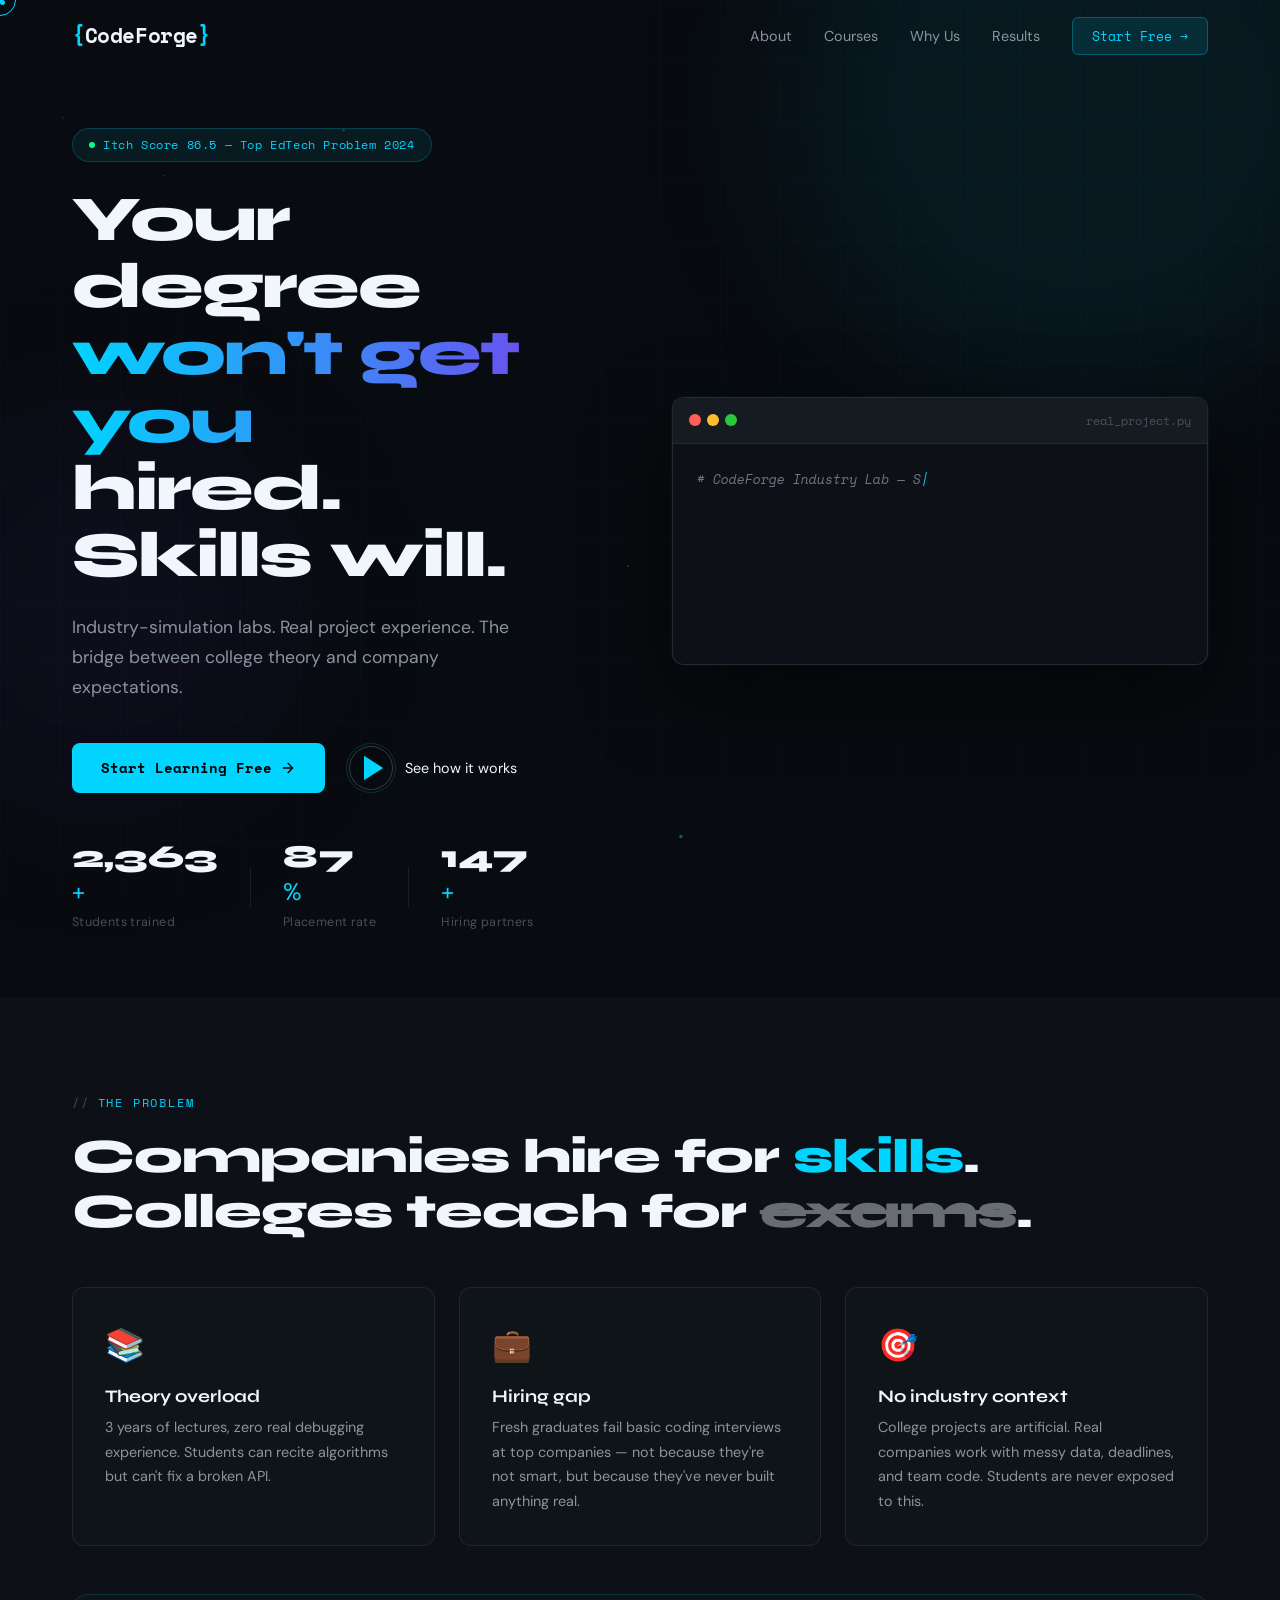
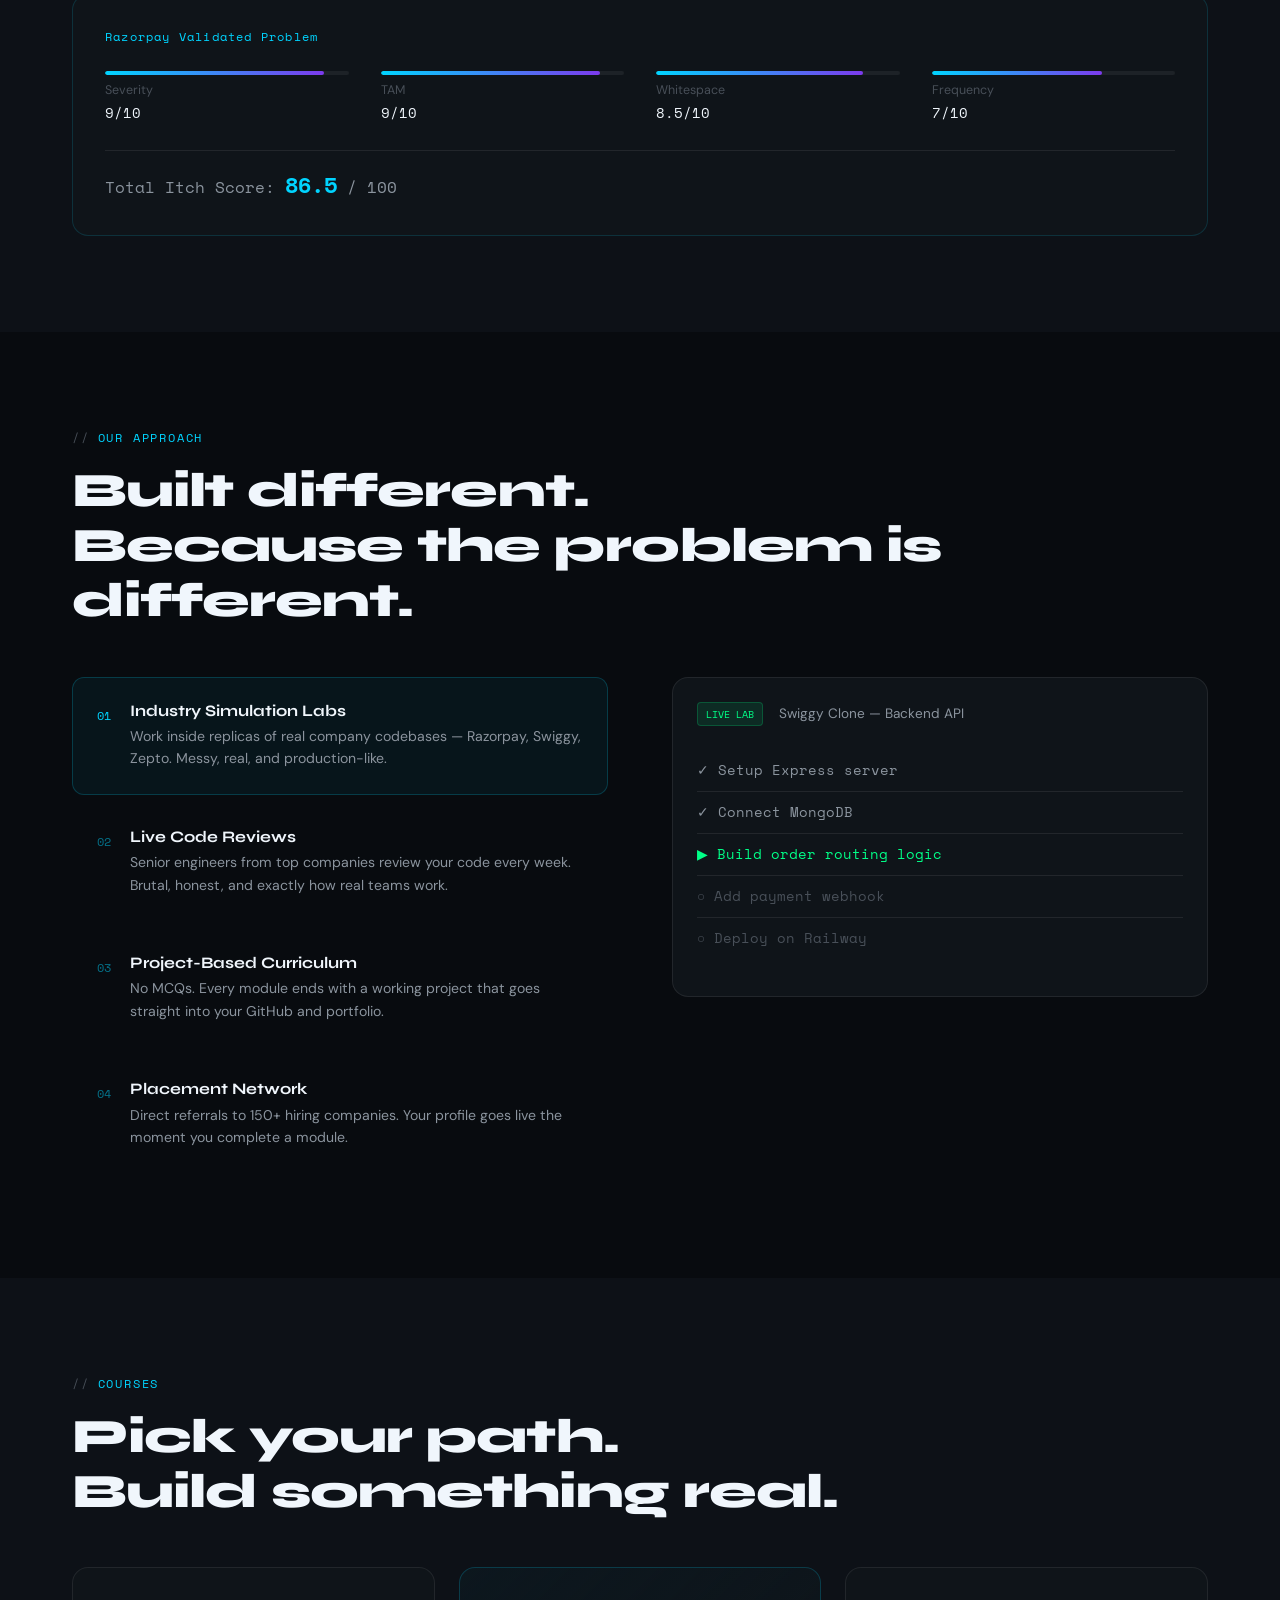
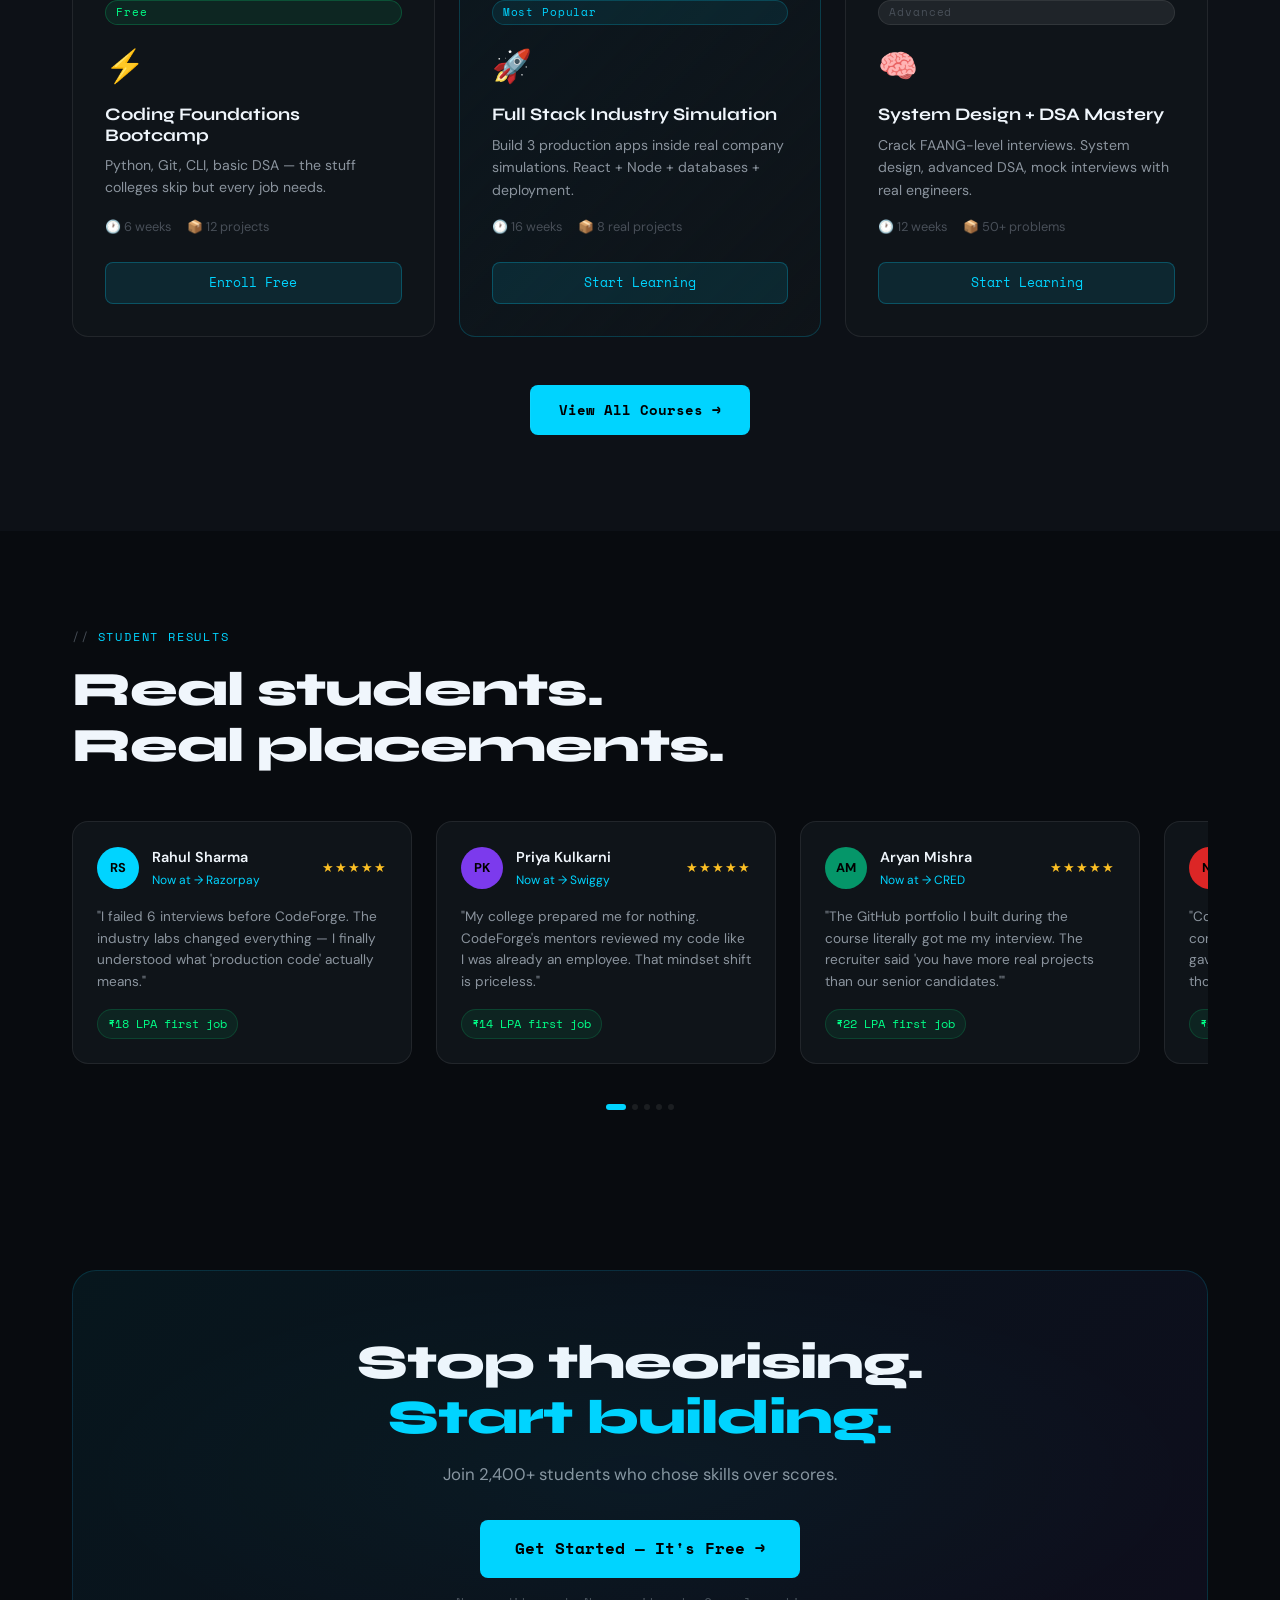
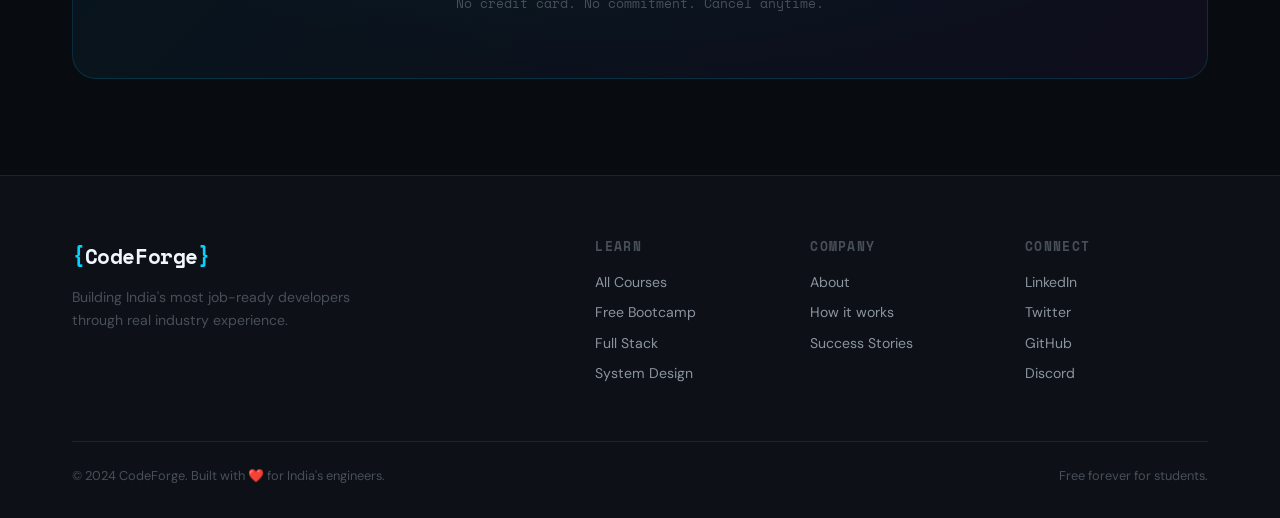
==== codeforge-website/codeforge/index.html @ 77074d44 "project edu" ====
<!DOCTYPE html>
<html lang="en">
<head>
  <meta charset="UTF-8" />
  <meta name="viewport" content="width=device-width, initial-scale=1.0"/>
  <title>CodeForge — Real-World Coding Skills</title>
  <link rel="preconnect" href="https://fonts.googleapis.com">
  <link href="https://fonts.googleapis.com/css2?family=Space+Mono:wght@400;700&family=Syne:wght@400;600;700;800&family=DM+Sans:wght@300;400;500&display=swap" rel="stylesheet">
  <link rel="stylesheet" href="css/style.css">
</head>
<body>

<!-- CURSOR -->
<div class="cursor" id="cursor"></div>
<div class="cursor-dot" id="cursorDot"></div>

<!-- NAV -->
<nav id="navbar">
  <div class="nav-inner">
    <a href="index.html" class="logo">
      <span class="logo-bracket">{</span>CodeForge<span class="logo-bracket">}</span>
    </a>
    <ul class="nav-links">
      <li><a href="#about">About</a></li>
      <li><a href="courses.html">Courses</a></li>
      <li><a href="#features">Why Us</a></li>
      <li><a href="#testimonials">Results</a></li>
      <li><a href="courses.html" class="nav-cta">Start Free →</a></li>
    </ul>
    <button class="hamburger" id="hamburger">
      <span></span><span></span><span></span>
    </button>
  </div>
</nav>

<!-- MOBILE MENU -->
<div class="mobile-menu" id="mobileMenu">
  <a href="#about">About</a>
  <a href="courses.html">Courses</a>
  <a href="#features">Why Us</a>
  <a href="#testimonials">Results</a>
  <a href="courses.html" class="mobile-cta">Start Free</a>
</div>

<!-- HERO -->
<section class="hero" id="home">
  <div class="hero-bg">
    <div class="grid-overlay"></div>
    <div class="glow glow-1"></div>
    <div class="glow glow-2"></div>
    <canvas id="particleCanvas"></canvas>
  </div>

  <div class="hero-content">
    <div class="hero-badge reveal">
      <span class="badge-dot"></span>
      Itch Score 86.5 — Top EdTech Problem 2024
    </div>

    <h1 class="hero-title reveal">
      <span class="line">Your degree</span>
      <span class="line accent-line">won't get you</span>
      <span class="line">hired. <span class="glitch" data-text="Skills will.">Skills will.</span></span>
    </h1>

    <p class="hero-sub reveal">
      Industry-simulation labs. Real project experience. 
      The bridge between college theory and company expectations.
    </p>

    <div class="hero-actions reveal">
      <a href="courses.html" class="btn-primary">
        <span>Start Learning Free</span>
        <svg viewBox="0 0 24 24" fill="none"><path d="M5 12h14M12 5l7 7-7 7" stroke="currentColor" stroke-width="2" stroke-linecap="round"/></svg>
      </a>
      <button class="btn-video" id="playVideo">
        <div class="play-ring">
          <svg viewBox="0 0 24 24" fill="currentColor"><path d="M8 5v14l11-7z"/></svg>
        </div>
        <span>See how it works</span>
      </button>
    </div>

    <div class="hero-stats reveal">
      <div class="stat"><span class="stat-num" data-target="2400">0</span><span class="stat-suffix">+</span><span class="stat-label">Students trained</span></div>
      <div class="stat-divider"></div>
      <div class="stat"><span class="stat-num" data-target="89">0</span><span class="stat-suffix">%</span><span class="stat-label">Placement rate</span></div>
      <div class="stat-divider"></div>
      <div class="stat"><span class="stat-num" data-target="150">0</span><span class="stat-suffix">+</span><span class="stat-label">Hiring partners</span></div>
    </div>
  </div>

  <div class="hero-visual reveal">
    <div class="code-window">
      <div class="window-bar">
        <span class="dot red"></span>
        <span class="dot yellow"></span>
        <span class="dot green"></span>
        <span class="window-title">real_project.py</span>
      </div>
      <div class="code-body" id="codeTyper"></div>
    </div>
    <div class="window-reflection"></div>
  </div>
</section>

<!-- VIDEO MODAL -->
<div class="video-modal" id="videoModal">
  <div class="modal-overlay" id="modalOverlay"></div>
  <div class="modal-content">
    <button class="modal-close" id="modalClose">✕</button>
    <div class="video-container">
      <iframe
        src="https://www.youtube.com/embed/dQw4w9WgXcQ?autoplay=0&rel=0"
        id="videoFrame"
        frameborder="0"
        allow="accelerometer; autoplay; clipboard-write; encrypted-media; gyroscope; picture-in-picture"
        allowfullscreen>
      </iframe>
    </div>
  </div>
</div>

<!-- PROBLEM SECTION -->
<section class="problem-section" id="about">
  <div class="container">
    <div class="section-label reveal">The Problem</div>
    <h2 class="section-title reveal">
      Companies hire for <span class="accent">skills</span>.<br>
      Colleges teach for <span class="strike">exams</span>.
    </h2>

    <div class="problem-grid">
      <div class="problem-card reveal" data-delay="0">
        <div class="card-icon">📚</div>
        <h3>Theory overload</h3>
        <p>3 years of lectures, zero real debugging experience. Students can recite algorithms but can't fix a broken API.</p>
      </div>
      <div class="problem-card reveal" data-delay="100">
        <div class="card-icon">💼</div>
        <h3>Hiring gap</h3>
        <p>Fresh graduates fail basic coding interviews at top companies — not because they're not smart, but because they've never built anything real.</p>
      </div>
      <div class="problem-card reveal" data-delay="200">
        <div class="card-icon">🎯</div>
        <h3>No industry context</h3>
        <p>College projects are artificial. Real companies work with messy data, deadlines, and team code. Students are never exposed to this.</p>
      </div>
    </div>

    <div class="itch-score-card reveal">
      <div class="itch-label">Razorpay Validated Problem</div>
      <div class="scores-row">
        <div class="score-item">
          <div class="score-bar"><div class="bar-fill" data-width="90"></div></div>
          <span class="score-name">Severity</span>
          <span class="score-val">9/10</span>
        </div>
        <div class="score-item">
          <div class="score-bar"><div class="bar-fill" data-width="90"></div></div>
          <span class="score-name">TAM</span>
          <span class="score-val">9/10</span>
        </div>
        <div class="score-item">
          <div class="score-bar"><div class="bar-fill" data-width="85"></div></div>
          <span class="score-name">Whitespace</span>
          <span class="score-val">8.5/10</span>
        </div>
        <div class="score-item">
          <div class="score-bar"><div class="bar-fill" data-width="70"></div></div>
          <span class="score-name">Frequency</span>
          <span class="score-val">7/10</span>
        </div>
      </div>
      <div class="itch-total">Total Itch Score: <strong>86.5</strong> / 100</div>
    </div>
  </div>
</section>

<!-- FEATURES -->
<section class="features-section" id="features">
  <div class="container">
    <div class="section-label reveal">Our Approach</div>
    <h2 class="section-title reveal">Built different.<br>Because the problem is different.</h2>

    <div class="features-layout">
      <div class="features-list">
        <div class="feature-item reveal active" data-feature="0">
          <div class="feature-num">01</div>
          <div class="feature-text">
            <h3>Industry Simulation Labs</h3>
            <p>Work inside replicas of real company codebases — Razorpay, Swiggy, Zepto. Messy, real, and production-like.</p>
          </div>
        </div>
        <div class="feature-item reveal" data-feature="1">
          <div class="feature-num">02</div>
          <div class="feature-text">
            <h3>Live Code Reviews</h3>
            <p>Senior engineers from top companies review your code every week. Brutal, honest, and exactly how real teams work.</p>
          </div>
        </div>
        <div class="feature-item reveal" data-feature="2">
          <div class="feature-num">03</div>
          <div class="feature-text">
            <h3>Project-Based Curriculum</h3>
            <p>No MCQs. Every module ends with a working project that goes straight into your GitHub and portfolio.</p>
          </div>
        </div>
        <div class="feature-item reveal" data-feature="3">
          <div class="feature-num">04</div>
          <div class="feature-text">
            <h3>Placement Network</h3>
            <p>Direct referrals to 150+ hiring companies. Your profile goes live the moment you complete a module.</p>
          </div>
        </div>
      </div>
      <div class="feature-visual">
        <div class="feature-screens">
          <div class="fscreen active" id="fscreen-0">
            <div class="fscreen-inner lab">
              <div class="lab-header">
                <span class="lab-tag">LIVE LAB</span>
                <span class="lab-company">Swiggy Clone — Backend API</span>
              </div>
              <div class="lab-tasks">
                <div class="task done">✓ Setup Express server</div>
                <div class="task done">✓ Connect MongoDB</div>
                <div class="task active-task">▶ Build order routing logic</div>
                <div class="task">○ Add payment webhook</div>
                <div class="task">○ Deploy on Railway</div>
              </div>
            </div>
          </div>
          <div class="fscreen" id="fscreen-1">
            <div class="fscreen-inner review">
              <div class="review-header">Code Review — Week 3</div>
              <div class="review-comment">
                <div class="reviewer">Arjun S. (ex-Zepto)</div>
                <p>"Good structure but your SQL query here will break at 10k rows. Add an index on user_id. See line 47."</p>
                <div class="review-line">Line 47: <code>WHERE user_id = ?</code> — missing index</div>
              </div>
            </div>
          </div>
          <div class="fscreen" id="fscreen-2">
            <div class="fscreen-inner project">
              <div class="project-title">Your Portfolio</div>
              <div class="project-cards">
                <div class="proj-card"><span>🛒</span> E-commerce API</div>
                <div class="proj-card"><span>📊</span> Analytics Dashboard</div>
                <div class="proj-card"><span>🔐</span> Auth System</div>
              </div>
              <div class="github-badge">⬡ Pushed to GitHub</div>
            </div>
          </div>
          <div class="fscreen" id="fscreen-3">
            <div class="fscreen-inner placement">
              <div class="placement-title">Your Profile is Live 🚀</div>
              <div class="company-list">
                <div class="co">Razorpay</div>
                <div class="co">Swiggy</div>
                <div class="co">Meesho</div>
                <div class="co">CRED</div>
                <div class="co">Juspay</div>
                <div class="co">+145 more</div>
              </div>
            </div>
          </div>
        </div>
      </div>
    </div>
  </div>
</section>

<!-- COURSES PREVIEW -->
<section class="courses-preview" id="courses-preview">
  <div class="container">
    <div class="section-label reveal">Courses</div>
    <h2 class="section-title reveal">Pick your path.<br>Build something real.</h2>

    <div class="courses-grid">
      <div class="course-card reveal" data-delay="0">
        <div class="course-badge free">Free</div>
        <div class="course-icon">⚡</div>
        <h3>Coding Foundations Bootcamp</h3>
        <p>Python, Git, CLI, basic DSA — the stuff colleges skip but every job needs.</p>
        <div class="course-meta">
          <span>🕐 6 weeks</span>
          <span>📦 12 projects</span>
        </div>
        <a href="courses.html#foundations" class="course-btn">Enroll Free</a>
      </div>
      <div class="course-card reveal featured-course" data-delay="100">
        <div class="course-badge popular">Most Popular</div>
        <div class="course-icon">🚀</div>
        <h3>Full Stack Industry Simulation</h3>
        <p>Build 3 production apps inside real company simulations. React + Node + databases + deployment.</p>
        <div class="course-meta">
          <span>🕐 16 weeks</span>
          <span>📦 8 real projects</span>
        </div>
        <a href="courses.html#fullstack" class="course-btn">Start Learning</a>
      </div>
      <div class="course-card reveal" data-delay="200">
        <div class="course-badge">Advanced</div>
        <div class="course-icon">🧠</div>
        <h3>System Design + DSA Mastery</h3>
        <p>Crack FAANG-level interviews. System design, advanced DSA, mock interviews with real engineers.</p>
        <div class="course-meta">
          <span>🕐 12 weeks</span>
          <span>📦 50+ problems</span>
        </div>
        <a href="courses.html#sysdesign" class="course-btn">Start Learning</a>
      </div>
    </div>

    <div class="courses-cta reveal">
      <a href="courses.html" class="btn-primary">View All Courses →</a>
    </div>
  </div>
</section>

<!-- TESTIMONIALS -->
<section class="testimonials-section" id="testimonials">
  <div class="container">
    <div class="section-label reveal">Student Results</div>
    <h2 class="section-title reveal">Real students.<br>Real placements.</h2>

    <div class="testimonials-track">
      <div class="testimonials-inner" id="testimonialsInner">
        <div class="tcard">
          <div class="tcard-top">
            <div class="tavatar">RS</div>
            <div>
              <div class="tname">Rahul Sharma</div>
              <div class="tcompany">Now at → Razorpay</div>
            </div>
            <div class="tstars">★★★★★</div>
          </div>
          <p>"I failed 6 interviews before CodeForge. The industry labs changed everything — I finally understood what 'production code' actually means."</p>
          <div class="tsalary">₹18 LPA first job</div>
        </div>
        <div class="tcard">
          <div class="tcard-top">
            <div class="tavatar" style="background:#7c3aed">PK</div>
            <div>
              <div class="tname">Priya Kulkarni</div>
              <div class="tcompany">Now at → Swiggy</div>
            </div>
            <div class="tstars">★★★★★</div>
          </div>
          <p>"My college prepared me for nothing. CodeForge's mentors reviewed my code like I was already an employee. That mindset shift is priceless."</p>
          <div class="tsalary">₹14 LPA first job</div>
        </div>
        <div class="tcard">
          <div class="tcard-top">
            <div class="tavatar" style="background:#059669">AM</div>
            <div>
              <div class="tname">Aryan Mishra</div>
              <div class="tcompany">Now at → CRED</div>
            </div>
            <div class="tstars">★★★★★</div>
          </div>
          <p>"The GitHub portfolio I built during the course literally got me my interview. The recruiter said 'you have more real projects than our senior candidates.'"</p>
          <div class="tsalary">₹22 LPA first job</div>
        </div>
        <div class="tcard">
          <div class="tcard-top">
            <div class="tavatar" style="background:#dc2626">NP</div>
            <div>
              <div class="tname">Neha Patil</div>
              <div class="tcompany">Now at → Meesho</div>
            </div>
            <div class="tstars">★★★★★</div>
          </div>
          <p>"Coming from a tier-3 college, I had zero confidence. CodeForge's placement network gave me access to companies I never thought possible."</p>
          <div class="tsalary">₹12 LPA first job</div>
        </div>
        <div class="tcard">
          <div class="tcard-top">
            <div class="tavatar" style="background:#d97706">VR</div>
            <div>
              <div class="tname">Vikram Rao</div>
              <div class="tcompany">Now at → Juspay</div>
            </div>
            <div class="tstars">★★★★★</div>
          </div>
          <p>"The code review sessions are brutal but that's why they work. No bootcamp tells you the truth like CodeForge mentors do."</p>
          <div class="tsalary">₹16 LPA first job</div>
        </div>
      </div>
    </div>
    <div class="testimonial-dots" id="testimonialDots"></div>
  </div>
</section>

<!-- CTA SECTION -->
<section class="cta-section">
  <div class="container">
    <div class="cta-card reveal">
      <div class="cta-glow"></div>
      <h2>Stop theorising.<br><span class="accent">Start building.</span></h2>
      <p>Join 2,400+ students who chose skills over scores.</p>
      <a href="courses.html" class="btn-primary btn-large">Get Started — It's Free →</a>
      <div class="cta-small">No credit card. No commitment. Cancel anytime.</div>
    </div>
  </div>
</section>

<!-- FOOTER -->
<footer>
  <div class="container">
    <div class="footer-top">
      <div class="footer-brand">
        <div class="logo"><span class="logo-bracket">{</span>CodeForge<span class="logo-bracket">}</span></div>
        <p>Building India's most job-ready developers through real industry experience.</p>
      </div>
      <div class="footer-links">
        <div class="footer-col">
          <h4>Learn</h4>
          <a href="courses.html">All Courses</a>
          <a href="courses.html#foundations">Free Bootcamp</a>
          <a href="courses.html#fullstack">Full Stack</a>
          <a href="courses.html#sysdesign">System Design</a>
        </div>
        <div class="footer-col">
          <h4>Company</h4>
          <a href="#about">About</a>
          <a href="#features">How it works</a>
          <a href="#testimonials">Success Stories</a>
        </div>
        <div class="footer-col">
          <h4>Connect</h4>
          <a href="#">LinkedIn</a>
          <a href="#">Twitter</a>
          <a href="#">GitHub</a>
          <a href="#">Discord</a>
        </div>
      </div>
    </div>
    <div class="footer-bottom">
      <span>© 2024 CodeForge. Built with ❤️ for India's engineers.</span>
      <span>Free forever for students.</span>
    </div>
  </div>
</footer>

<script src="js/main.js"></script>
</body>
</html>
---- codeforge-website/codeforge/css/style.css ----
/* ============================================
   CODEFORGE — MAIN STYLESHEET
   Dark Mode | Modern | Animated
   ============================================ */

:root {
  --bg-primary: #080b0f;
  --bg-secondary: #0d1117;
  --bg-card: #0f1419;
  --bg-card-hover: #141c24;
  --accent: #00d4ff;
  --accent-glow: rgba(0, 212, 255, 0.15);
  --accent-2: #7c3aed;
  --accent-green: #00ff87;
  --text-primary: #f0f6fc;
  --text-secondary: #8b949e;
  --text-muted: #484f58;
  --border: rgba(255,255,255,0.08);
  --border-hover: rgba(0,212,255,0.3);
  --font-display: 'Syne', sans-serif;
  --font-body: 'DM Sans', sans-serif;
  --font-mono: 'Space Mono', monospace;
}

*, *::before, *::after { box-sizing: border-box; margin: 0; padding: 0; }

html { scroll-behavior: smooth; }

body {
  background: var(--bg-primary);
  color: var(--text-primary);
  font-family: var(--font-body);
  font-size: 16px;
  line-height: 1.6;
  overflow-x: hidden;
  cursor: none;
}

/* ===== CUSTOM CURSOR ===== */
.cursor {
  width: 32px; height: 32px;
  border: 1.5px solid var(--accent);
  border-radius: 50%;
  position: fixed; top: 0; left: 0;
  pointer-events: none; z-index: 9999;
  transition: transform 0.1s ease, opacity 0.2s;
  mix-blend-mode: screen;
}
.cursor-dot {
  width: 5px; height: 5px;
  background: var(--accent);
  border-radius: 50%;
  position: fixed; top: 0; left: 0;
  pointer-events: none; z-index: 9999;
  transition: transform 0.05s;
}
body:hover .cursor { opacity: 1; }

/* ===== SCROLLBAR ===== */
::-webkit-scrollbar { width: 4px; }
::-webkit-scrollbar-track { background: var(--bg-primary); }
::-webkit-scrollbar-thumb { background: var(--accent); border-radius: 2px; }

/* ===== SELECTION ===== */
::selection { background: rgba(0,212,255,0.2); color: var(--accent); }

/* ===== TYPOGRAPHY ===== */
h1, h2, h3, h4 { font-family: var(--font-display); line-height: 1.15; }

/* ===== LAYOUT ===== */
.container { max-width: 1200px; margin: 0 auto; padding: 0 2rem; }

/* ===== NAVBAR ===== */
#navbar {
  position: fixed; top: 0; left: 0; right: 0;
  z-index: 1000;
  padding: 1.2rem 0;
  transition: all 0.3s ease;
}
#navbar.scrolled {
  background: rgba(8,11,15,0.92);
  backdrop-filter: blur(16px);
  border-bottom: 1px solid var(--border);
  padding: 0.8rem 0;
}
.nav-inner {
  max-width: 1200px; margin: 0 auto;
  padding: 0 2rem;
  display: flex; align-items: center; gap: 2rem;
}
.logo {
  font-family: var(--font-mono);
  font-size: 1.3rem; font-weight: 700;
  color: var(--text-primary);
  text-decoration: none;
  letter-spacing: -0.02em;
}
.logo-bracket { color: var(--accent); }
.nav-links {
  display: flex; list-style: none; gap: 2rem;
  margin-left: auto; align-items: center;
}
.nav-links a {
  color: var(--text-secondary);
  text-decoration: none; font-size: 0.9rem;
  transition: color 0.2s;
  font-family: var(--font-body);
}
.nav-links a:hover, .nav-links a.active { color: var(--text-primary); }
.nav-cta {
  background: rgba(0,212,255,0.1) !important;
  border: 1px solid rgba(0,212,255,0.3) !important;
  color: var(--accent) !important;
  padding: 0.5rem 1.2rem;
  border-radius: 6px;
  font-family: var(--font-mono) !important;
  font-size: 0.82rem !important;
  transition: background 0.2s, border-color 0.2s !important;
}
.nav-cta:hover {
  background: rgba(0,212,255,0.2) !important;
  border-color: var(--accent) !important;
}
.hamburger {
  display: none; flex-direction: column; gap: 5px;
  background: none; border: none; cursor: pointer;
  margin-left: auto; padding: 4px;
}
.hamburger span {
  display: block; width: 24px; height: 1.5px;
  background: var(--text-secondary);
  transition: all 0.3s;
}
.hamburger.open span:nth-child(1) { transform: translateY(6.5px) rotate(45deg); }
.hamburger.open span:nth-child(2) { opacity: 0; }
.hamburger.open span:nth-child(3) { transform: translateY(-6.5px) rotate(-45deg); }

.mobile-menu {
  position: fixed; top: 0; left: 0; right: 0; bottom: 0;
  background: rgba(8,11,15,0.97);
  z-index: 999;
  display: flex; flex-direction: column;
  align-items: center; justify-content: center;
  gap: 2rem;
  transform: translateX(100%);
  transition: transform 0.4s cubic-bezier(0.7,0,0.3,1);
}
.mobile-menu.open { transform: translateX(0); }
.mobile-menu a {
  font-family: var(--font-display);
  font-size: 2rem; font-weight: 700;
  color: var(--text-secondary); text-decoration: none;
  transition: color 0.2s;
}
.mobile-menu a:hover { color: var(--accent); }
.mobile-cta {
  background: rgba(0,212,255,0.1) !important;
  border: 1px solid rgba(0,212,255,0.3) !important;
  color: var(--accent) !important;
  padding: 0.8rem 2rem !important;
  border-radius: 8px; font-size: 1.2rem !important;
}

/* ===== HERO ===== */
.hero {
  min-height: 100vh;
  display: grid;
  grid-template-columns: 1fr 1fr;
  align-items: center;
  gap: 4rem;
  padding: 8rem 2rem 4rem;
  max-width: 1200px;
  margin: 0 auto;
  position: relative;
}
.hero-bg {
  position: fixed; inset: 0; z-index: -1;
  pointer-events: none;
}
.grid-overlay {
  position: absolute; inset: 0;
  background-image:
    linear-gradient(rgba(0,212,255,0.025) 1px, transparent 1px),
    linear-gradient(90deg, rgba(0,212,255,0.025) 1px, transparent 1px);
  background-size: 60px 60px;
}
.glow {
  position: absolute; border-radius: 50%;
  filter: blur(80px); pointer-events: none;
}
.glow-1 {
  width: 600px; height: 600px;
  background: rgba(0,212,255,0.07);
  top: -200px; right: -100px;
  animation: glowPulse 8s ease-in-out infinite;
}
.glow-2 {
  width: 400px; height: 400px;
  background: rgba(124,58,237,0.06);
  bottom: 10%; left: -100px;
  animation: glowPulse 10s ease-in-out infinite reverse;
}
@keyframes glowPulse {
  0%,100% { opacity: 0.6; transform: scale(1); }
  50% { opacity: 1; transform: scale(1.1); }
}

#particleCanvas {
  position: absolute; inset: 0;
  width: 100%; height: 100%;
}

.hero-badge {
  display: inline-flex; align-items: center; gap: 8px;
  background: rgba(0,212,255,0.08);
  border: 1px solid rgba(0,212,255,0.2);
  color: var(--accent);
  font-family: var(--font-mono); font-size: 0.75rem;
  padding: 0.4rem 1rem; border-radius: 20px;
  margin-bottom: 1.5rem;
  letter-spacing: 0.05em;
}
.badge-dot {
  width: 6px; height: 6px; border-radius: 50%;
  background: var(--accent-green);
  animation: blink 2s ease-in-out infinite;
}
@keyframes blink { 0%,100%{opacity:1} 50%{opacity:0.3} }

.hero-title {
  font-size: clamp(2.8rem, 5vw, 4.2rem);
  font-weight: 800; line-height: 1.05;
  margin-bottom: 1.5rem;
  letter-spacing: -0.03em;
}
.hero-title .line { display: block; }
.accent-line {
  background: linear-gradient(90deg, var(--accent), var(--accent-2));
  -webkit-background-clip: text;
  -webkit-text-fill-color: transparent;
  background-clip: text;
}

/* GLITCH */
.glitch { position: relative; display: inline-block; }
.glitch::before, .glitch::after {
  content: attr(data-text);
  position: absolute; left: 0; top: 0;
  width: 100%; height: 100%;
  opacity: 0;
}
.glitch::before {
  color: var(--accent);
  clip-path: polygon(0 0, 100% 0, 100% 33%, 0 33%);
  animation: glitch1 4s infinite 2s;
}
.glitch::after {
  color: #ff006e;
  clip-path: polygon(0 66%, 100% 66%, 100% 100%, 0 100%);
  animation: glitch2 4s infinite 2s;
}
@keyframes glitch1 {
  0%,94%,100% { opacity:0; transform:none; }
  95% { opacity:0.7; transform: translateX(-3px); }
  97% { opacity:0.7; transform: translateX(3px); }
}
@keyframes glitch2 {
  0%,94%,100% { opacity:0; transform:none; }
  95% { opacity:0.7; transform: translateX(3px); }
  97% { opacity:0.7; transform: translateX(-3px); }
}

.hero-sub {
  font-size: 1.1rem; color: var(--text-secondary);
  max-width: 480px; margin-bottom: 2.5rem;
  line-height: 1.7;
}
.hero-actions {
  display: flex; align-items: center; gap: 1.5rem;
  margin-bottom: 3rem; flex-wrap: wrap;
}

.btn-primary {
  display: inline-flex; align-items: center; gap: 8px;
  background: var(--accent);
  color: #000; font-weight: 600;
  padding: 0.85rem 1.8rem; border-radius: 8px;
  text-decoration: none; font-family: var(--font-mono);
  font-size: 0.9rem; border: none; cursor: pointer;
  transition: transform 0.2s, box-shadow 0.2s;
  white-space: nowrap;
  position: relative; overflow: hidden;
}
.btn-primary::before {
  content: '';
  position: absolute; inset: 0;
  background: rgba(255,255,255,0.15);
  transform: translateX(-100%);
  transition: transform 0.3s ease;
}
.btn-primary:hover::before { transform: translateX(100%); }
.btn-primary:hover {
  transform: translateY(-2px);
  box-shadow: 0 8px 30px rgba(0,212,255,0.35);
}
.btn-primary svg { width: 16px; height: 16px; }
.btn-large { padding: 1rem 2.2rem; font-size: 1rem; }

.btn-video {
  display: inline-flex; align-items: center; gap: 12px;
  background: none; border: none; cursor: pointer;
  color: var(--text-primary); font-family: var(--font-body);
  font-size: 0.9rem;
}
.play-ring {
  width: 44px; height: 44px; border-radius: 50%;
  border: 1.5px solid rgba(255,255,255,0.2);
  display: flex; align-items: center; justify-content: center;
  color: var(--accent); font-size: 0.8rem;
  transition: border-color 0.2s, transform 0.2s;
  position: relative;
}
.play-ring::before {
  content: '';
  position: absolute; inset: -4px; border-radius: 50%;
  border: 1px solid rgba(0,212,255,0.2);
  animation: ripple 2s ease-out infinite;
}
@keyframes ripple {
  0% { transform: scale(1); opacity: 0.6; }
  100% { transform: scale(1.5); opacity: 0; }
}
.btn-video:hover .play-ring {
  border-color: var(--accent);
  transform: scale(1.05);
}

.hero-stats {
  display: flex; align-items: center; gap: 2rem;
}
.stat { display: flex; flex-direction: column; }
.stat-num {
  font-family: var(--font-display); font-size: 2rem; font-weight: 800;
  color: var(--text-primary); line-height: 1;
}
.stat-suffix { display: inline; font-size: 1.5rem; color: var(--accent); }
.stat-label { font-size: 0.78rem; color: var(--text-muted); margin-top: 2px; letter-spacing: 0.03em; }
.stat-divider { width: 1px; height: 40px; background: var(--border); }

/* CODE WINDOW */
.hero-visual { position: relative; }
.code-window {
  background: #0d1117;
  border: 1px solid rgba(255,255,255,0.1);
  border-radius: 12px;
  overflow: hidden;
  box-shadow: 0 30px 80px rgba(0,0,0,0.5), 0 0 0 1px rgba(0,212,255,0.05);
  position: relative; z-index: 1;
}
.window-bar {
  background: #161b22;
  padding: 0.8rem 1rem;
  display: flex; align-items: center; gap: 6px;
  border-bottom: 1px solid rgba(255,255,255,0.06);
}
.window-bar .dot {
  width: 12px; height: 12px; border-radius: 50%;
}
.dot.red { background: #ff5f57; }
.dot.yellow { background: #ffbd2e; }
.dot.green { background: #27c93f; }
.window-title {
  margin-left: auto; font-family: var(--font-mono);
  font-size: 0.75rem; color: var(--text-muted);
}
.code-body {
  padding: 1.5rem;
  font-family: var(--font-mono);
  font-size: 0.82rem;
  line-height: 1.8;
  min-height: 220px;
  color: #e2e8f0;
}
.code-keyword { color: #ff7b72; }
.code-string { color: #a5d6ff; }
.code-comment { color: #6e7681; font-style: italic; }
.code-func { color: #d2a8ff; }
.code-var { color: #79c0ff; }
.code-accent { color: var(--accent-green); }
.window-reflection {
  position: absolute; bottom: -30px; left: 10%; right: 10%;
  height: 30px;
  background: linear-gradient(to bottom, rgba(13,17,23,0.4), transparent);
  filter: blur(8px);
  border-radius: 50%;
}

/* VIDEO MODAL */
.video-modal {
  position: fixed; inset: 0; z-index: 9000;
  display: none; align-items: center; justify-content: center;
}
.video-modal.open { display: flex; }
.modal-overlay {
  position: absolute; inset: 0;
  background: rgba(0,0,0,0.85);
  backdrop-filter: blur(8px);
}
.modal-content {
  position: relative; z-index: 1;
  width: min(860px, 90vw);
  animation: modalIn 0.3s ease;
}
@keyframes modalIn {
  from { opacity:0; transform: scale(0.9); }
  to { opacity:1; transform: scale(1); }
}
.modal-close {
  position: absolute; top: -40px; right: 0;
  background: none; border: none; color: white;
  font-size: 1.2rem; cursor: pointer; opacity: 0.7;
}
.modal-close:hover { opacity: 1; }
.video-container {
  position: relative; padding-bottom: 56.25%;
  border-radius: 12px; overflow: hidden;
  background: #000;
}
.video-container iframe {
  position: absolute; inset: 0;
  width: 100%; height: 100%;
}

/* ===== SECTIONS ===== */
section { padding: 6rem 0; }
.section-label {
  font-family: var(--font-mono); font-size: 0.75rem;
  color: var(--accent); letter-spacing: 0.15em;
  text-transform: uppercase;
  margin-bottom: 1rem;
  display: flex; align-items: center; gap: 0.5rem;
}
.section-label::before {
  content: '//'; color: var(--text-muted);
}
.section-title {
  font-size: clamp(2rem, 4vw, 3rem);
  font-weight: 800; margin-bottom: 3rem;
  letter-spacing: -0.02em; line-height: 1.15;
}
.accent { color: var(--accent); }
.strike { text-decoration: line-through; opacity: 0.4; }

/* ===== REVEAL ANIMATION ===== */
.reveal {
  opacity: 0;
  transform: translateY(30px);
  transition: opacity 0.7s ease, transform 0.7s ease;
}
.reveal.visible {
  opacity: 1;
  transform: translateY(0);
}
[data-delay="100"] { transition-delay: 0.1s; }
[data-delay="200"] { transition-delay: 0.2s; }
[data-delay="300"] { transition-delay: 0.3s; }

/* ===== PROBLEM SECTION ===== */
.problem-section { background: var(--bg-secondary); }
.problem-grid {
  display: grid; grid-template-columns: repeat(3, 1fr); gap: 1.5rem;
  margin-bottom: 3rem;
}
.problem-card {
  background: var(--bg-card);
  border: 1px solid var(--border);
  border-radius: 12px; padding: 2rem;
  transition: border-color 0.3s, transform 0.3s;
}
.problem-card:hover {
  border-color: var(--border-hover);
  transform: translateY(-4px);
}
.card-icon { font-size: 2rem; margin-bottom: 1rem; }
.problem-card h3 {
  font-size: 1.1rem; font-weight: 700;
  margin-bottom: 0.5rem; font-family: var(--font-display);
}
.problem-card p { color: var(--text-secondary); font-size: 0.9rem; line-height: 1.7; }

.itch-score-card {
  background: var(--bg-card);
  border: 1px solid rgba(0,212,255,0.15);
  border-radius: 16px; padding: 2rem;
}
.itch-label {
  font-family: var(--font-mono); font-size: 0.75rem;
  color: var(--accent); margin-bottom: 1.5rem;
  letter-spacing: 0.1em;
}
.scores-row { display: flex; gap: 2rem; margin-bottom: 1.5rem; flex-wrap: wrap; }
.score-item { flex: 1; min-width: 120px; }
.score-bar {
  height: 4px; background: rgba(255,255,255,0.06);
  border-radius: 2px; margin-bottom: 6px;
  overflow: hidden;
}
.bar-fill {
  height: 100%; background: linear-gradient(90deg, var(--accent), var(--accent-2));
  border-radius: 2px; width: 0;
  transition: width 1.5s cubic-bezier(0.4, 0, 0.2, 1);
}
.score-name { font-size: 0.78rem; color: var(--text-muted); display: block; }
.score-val { font-family: var(--font-mono); font-size: 0.85rem; color: var(--text-primary); }
.itch-total {
  font-family: var(--font-mono); font-size: 1rem;
  color: var(--text-secondary); border-top: 1px solid var(--border);
  padding-top: 1rem;
}
.itch-total strong { color: var(--accent); font-size: 1.4rem; }

/* ===== FEATURES ===== */
.features-layout {
  display: grid; grid-template-columns: 1fr 1fr; gap: 4rem;
  align-items: start;
}
.feature-item {
  padding: 1.5rem; border-radius: 12px;
  border: 1px solid transparent;
  cursor: pointer; transition: all 0.3s;
  display: flex; gap: 1.2rem; align-items: flex-start;
  margin-bottom: 0.5rem;
}
.feature-item:hover { border-color: var(--border); }
.feature-item.active {
  background: rgba(0,212,255,0.05);
  border-color: rgba(0,212,255,0.2);
}
.feature-num {
  font-family: var(--font-mono); font-size: 0.75rem;
  color: var(--accent); opacity: 0.5;
  padding-top: 4px; flex-shrink: 0;
}
.feature-item.active .feature-num { opacity: 1; }
.feature-text h3 {
  font-size: 1rem; font-weight: 700; margin-bottom: 0.3rem;
  font-family: var(--font-display);
}
.feature-text p { font-size: 0.88rem; color: var(--text-secondary); line-height: 1.6; }

.feature-visual { position: sticky; top: 100px; }
.feature-screens { position: relative; min-height: 320px; }
.fscreen {
  position: absolute; inset: 0;
  opacity: 0; transform: translateY(10px);
  transition: opacity 0.4s ease, transform 0.4s ease;
  pointer-events: none;
}
.fscreen.active { opacity: 1; transform: translateY(0); pointer-events: all; }
.fscreen-inner {
  background: var(--bg-card);
  border: 1px solid var(--border);
  border-radius: 16px; padding: 1.5rem;
  height: 100%;
}

.lab-header { display: flex; align-items: center; gap: 1rem; margin-bottom: 1.5rem; }
.lab-tag {
  font-family: var(--font-mono); font-size: 0.65rem;
  background: rgba(0,255,135,0.1); color: var(--accent-green);
  padding: 3px 8px; border-radius: 4px; border: 1px solid rgba(0,255,135,0.2);
  animation: blink 2s infinite;
}
.lab-company { font-size: 0.85rem; color: var(--text-secondary); }
.task {
  padding: 0.6rem 0; font-size: 0.85rem;
  border-bottom: 1px solid var(--border);
  color: var(--text-muted); font-family: var(--font-mono);
}
.task.done { color: var(--text-secondary); }
.task.active-task { color: var(--accent-green); }
.task:last-child { border-bottom: none; }

.review-header { font-family: var(--font-mono); font-size: 0.8rem; color: var(--accent); margin-bottom: 1rem; }
.reviewer { font-size: 0.8rem; font-weight: 600; color: var(--text-primary); margin-bottom: 0.5rem; }
.review-comment p { font-size: 0.85rem; color: var(--text-secondary); margin-bottom: 0.8rem; line-height: 1.6; }
.review-line { font-family: var(--font-mono); font-size: 0.75rem; color: #ff7b72; background: rgba(255,123,114,0.08); padding: 0.4rem 0.8rem; border-radius: 4px; }
.review-line code { color: var(--accent); }

.project-title { font-weight: 700; margin-bottom: 1rem; font-family: var(--font-display); }
.project-cards { display: flex; flex-direction: column; gap: 0.5rem; margin-bottom: 1rem; }
.proj-card { background: rgba(255,255,255,0.04); border: 1px solid var(--border); border-radius: 8px; padding: 0.5rem 0.8rem; font-size: 0.82rem; display: flex; align-items: center; gap: 0.5rem; }
.github-badge { font-family: var(--font-mono); font-size: 0.75rem; color: var(--accent-green); background: rgba(0,255,135,0.08); padding: 0.3rem 0.8rem; border-radius: 20px; display: inline-block; border: 1px solid rgba(0,255,135,0.15); }

.placement-title { font-weight: 700; margin-bottom: 1rem; font-family: var(--font-display); }
.company-list { display: flex; flex-wrap: wrap; gap: 0.5rem; }
.co { background: rgba(255,255,255,0.05); border: 1px solid var(--border); border-radius: 20px; padding: 4px 12px; font-size: 0.8rem; }

/* ===== COURSES PREVIEW ===== */
.courses-preview { background: var(--bg-secondary); }
.courses-grid { display: grid; grid-template-columns: repeat(3,1fr); gap: 1.5rem; margin-bottom: 3rem; }
.course-card {
  background: var(--bg-card);
  border: 1px solid var(--border); border-radius: 16px;
  padding: 2rem; position: relative;
  transition: border-color 0.3s, transform 0.3s;
  display: flex; flex-direction: column;
}
.course-card:hover { border-color: var(--border-hover); transform: translateY(-4px); }
.featured-course {
  border-color: rgba(0,212,255,0.2);
  background: linear-gradient(135deg, rgba(0,212,255,0.03), var(--bg-card));
}
.course-badge {
  display: inline-block; font-family: var(--font-mono);
  font-size: 0.68rem; letter-spacing: 0.08em;
  padding: 3px 10px; border-radius: 20px;
  margin-bottom: 1rem;
  background: rgba(255,255,255,0.07); color: var(--text-muted);
  border: 1px solid var(--border);
}
.course-badge.free { background: rgba(0,255,135,0.08); color: var(--accent-green); border-color: rgba(0,255,135,0.2); }
.course-badge.popular { background: rgba(0,212,255,0.08); color: var(--accent); border-color: rgba(0,212,255,0.2); }
.course-icon { font-size: 2rem; margin-bottom: 0.8rem; }
.course-card h3 { font-size: 1.1rem; font-weight: 700; margin-bottom: 0.5rem; font-family: var(--font-display); }
.course-card p { font-size: 0.88rem; color: var(--text-secondary); line-height: 1.6; margin-bottom: 1rem; flex: 1; }
.course-meta { display: flex; gap: 1rem; margin-bottom: 1.5rem; }
.course-meta span { font-size: 0.8rem; color: var(--text-muted); }
.course-btn {
  display: inline-block; text-align: center;
  background: rgba(0,212,255,0.1);
  border: 1px solid rgba(0,212,255,0.25);
  color: var(--accent); padding: 0.6rem 1.2rem;
  border-radius: 8px; text-decoration: none;
  font-family: var(--font-mono); font-size: 0.82rem;
  transition: background 0.2s;
}
.course-btn:hover { background: rgba(0,212,255,0.2); }
.courses-cta { text-align: center; }

/* ===== TESTIMONIALS ===== */
.testimonials-track { overflow: hidden; margin: 0 -2rem; padding: 0 2rem; }
.testimonials-inner {
  display: flex; gap: 1.5rem;
  overflow-x: auto; scroll-snap-type: x mandatory;
  -webkit-overflow-scrolling: touch;
  scrollbar-width: none; padding-bottom: 1rem;
  scroll-behavior: smooth;
}
.testimonials-inner::-webkit-scrollbar { display: none; }
.tcard {
  min-width: 320px; max-width: 340px;
  background: var(--bg-card);
  border: 1px solid var(--border); border-radius: 16px;
  padding: 1.5rem; scroll-snap-align: start;
  flex-shrink: 0;
  transition: border-color 0.3s;
}
.tcard:hover { border-color: rgba(0,212,255,0.2); }
.tcard-top { display: flex; align-items: center; gap: 0.8rem; margin-bottom: 1rem; }
.tavatar {
  width: 42px; height: 42px; border-radius: 50%;
  background: var(--accent); color: #000;
  display: flex; align-items: center; justify-content: center;
  font-weight: 700; font-size: 0.8rem; flex-shrink: 0;
}
.tname { font-weight: 600; font-size: 0.9rem; }
.tcompany { font-size: 0.75rem; color: var(--accent); margin-top: 2px; }
.tstars { margin-left: auto; color: #fbbf24; font-size: 0.8rem; letter-spacing: 1px; }
.tcard p { font-size: 0.85rem; color: var(--text-secondary); line-height: 1.6; margin-bottom: 1rem; }
.tsalary {
  font-family: var(--font-mono); font-size: 0.78rem;
  color: var(--accent-green); background: rgba(0,255,135,0.07);
  padding: 4px 10px; border-radius: 20px; display: inline-block;
  border: 1px solid rgba(0,255,135,0.15);
}
.testimonial-dots { display: flex; justify-content: center; gap: 6px; margin-top: 1.5rem; }
.tdot {
  width: 6px; height: 6px; border-radius: 50%;
  background: var(--border); cursor: pointer; transition: background 0.2s;
  border: none;
}
.tdot.active { background: var(--accent); width: 20px; border-radius: 3px; }

/* ===== CTA SECTION ===== */
.cta-section { padding: 4rem 0 6rem; }
.cta-card {
  background: linear-gradient(135deg, rgba(0,212,255,0.06), rgba(124,58,237,0.06));
  border: 1px solid rgba(0,212,255,0.15);
  border-radius: 24px; padding: 4rem;
  text-align: center; position: relative; overflow: hidden;
}
.cta-glow {
  position: absolute; inset: 0;
  background: radial-gradient(ellipse at center, rgba(0,212,255,0.04), transparent 70%);
  pointer-events: none;
}
.cta-card h2 {
  font-size: clamp(2rem, 4vw, 3rem);
  font-weight: 800; margin-bottom: 1rem;
  letter-spacing: -0.02em;
}
.cta-card p { color: var(--text-secondary); margin-bottom: 2rem; font-size: 1.05rem; }
.cta-small { font-size: 0.8rem; color: var(--text-muted); margin-top: 1rem; font-family: var(--font-mono); }

/* ===== FOOTER ===== */
footer {
  background: var(--bg-secondary);
  border-top: 1px solid var(--border);
  padding: 4rem 0 2rem;
}
.footer-top { display: grid; grid-template-columns: 1.5fr 2fr; gap: 4rem; margin-bottom: 3rem; }
.footer-brand .logo { margin-bottom: 0.8rem; display: inline-block; }
.footer-brand p { font-size: 0.88rem; color: var(--text-muted); max-width: 300px; line-height: 1.6; }
.footer-links { display: grid; grid-template-columns: repeat(3,1fr); gap: 2rem; }
.footer-col h4 { font-size: 0.8rem; letter-spacing: 0.1em; color: var(--text-muted); text-transform: uppercase; font-family: var(--font-mono); margin-bottom: 1rem; }
.footer-col a { display: block; color: var(--text-secondary); text-decoration: none; font-size: 0.88rem; margin-bottom: 0.5rem; transition: color 0.2s; }
.footer-col a:hover { color: var(--accent); }
.footer-bottom { display: flex; justify-content: space-between; align-items: center; border-top: 1px solid var(--border); padding-top: 1.5rem; font-size: 0.8rem; color: var(--text-muted); flex-wrap: wrap; gap: 1rem; }

/* ===== RESPONSIVE ===== */
@media (max-width: 900px) {
  .hero {
    grid-template-columns: 1fr;
    padding: 7rem 1.5rem 3rem;
    gap: 3rem;
  }
  .hero-visual { display: none; }
  .problem-grid { grid-template-columns: 1fr; }
  .features-layout { grid-template-columns: 1fr; }
  .feature-visual { display: none; }
  .courses-grid { grid-template-columns: 1fr; }
  .nav-links { display: none; }
  .hamburger { display: flex; }
  .footer-top { grid-template-columns: 1fr; gap: 2rem; }
  .footer-links { grid-template-columns: repeat(2,1fr); }
  .scores-row { gap: 1rem; }
  .hero-stats { gap: 1.5rem; }
  .tcard { min-width: 280px; }
}

@media (max-width: 600px) {
  .hero-title { font-size: 2.4rem; }
  .section-title { font-size: 1.8rem; }
  .cta-card { padding: 2rem 1.5rem; }
  .footer-links { grid-template-columns: 1fr; }
  .hero-stats { flex-wrap: wrap; }
}
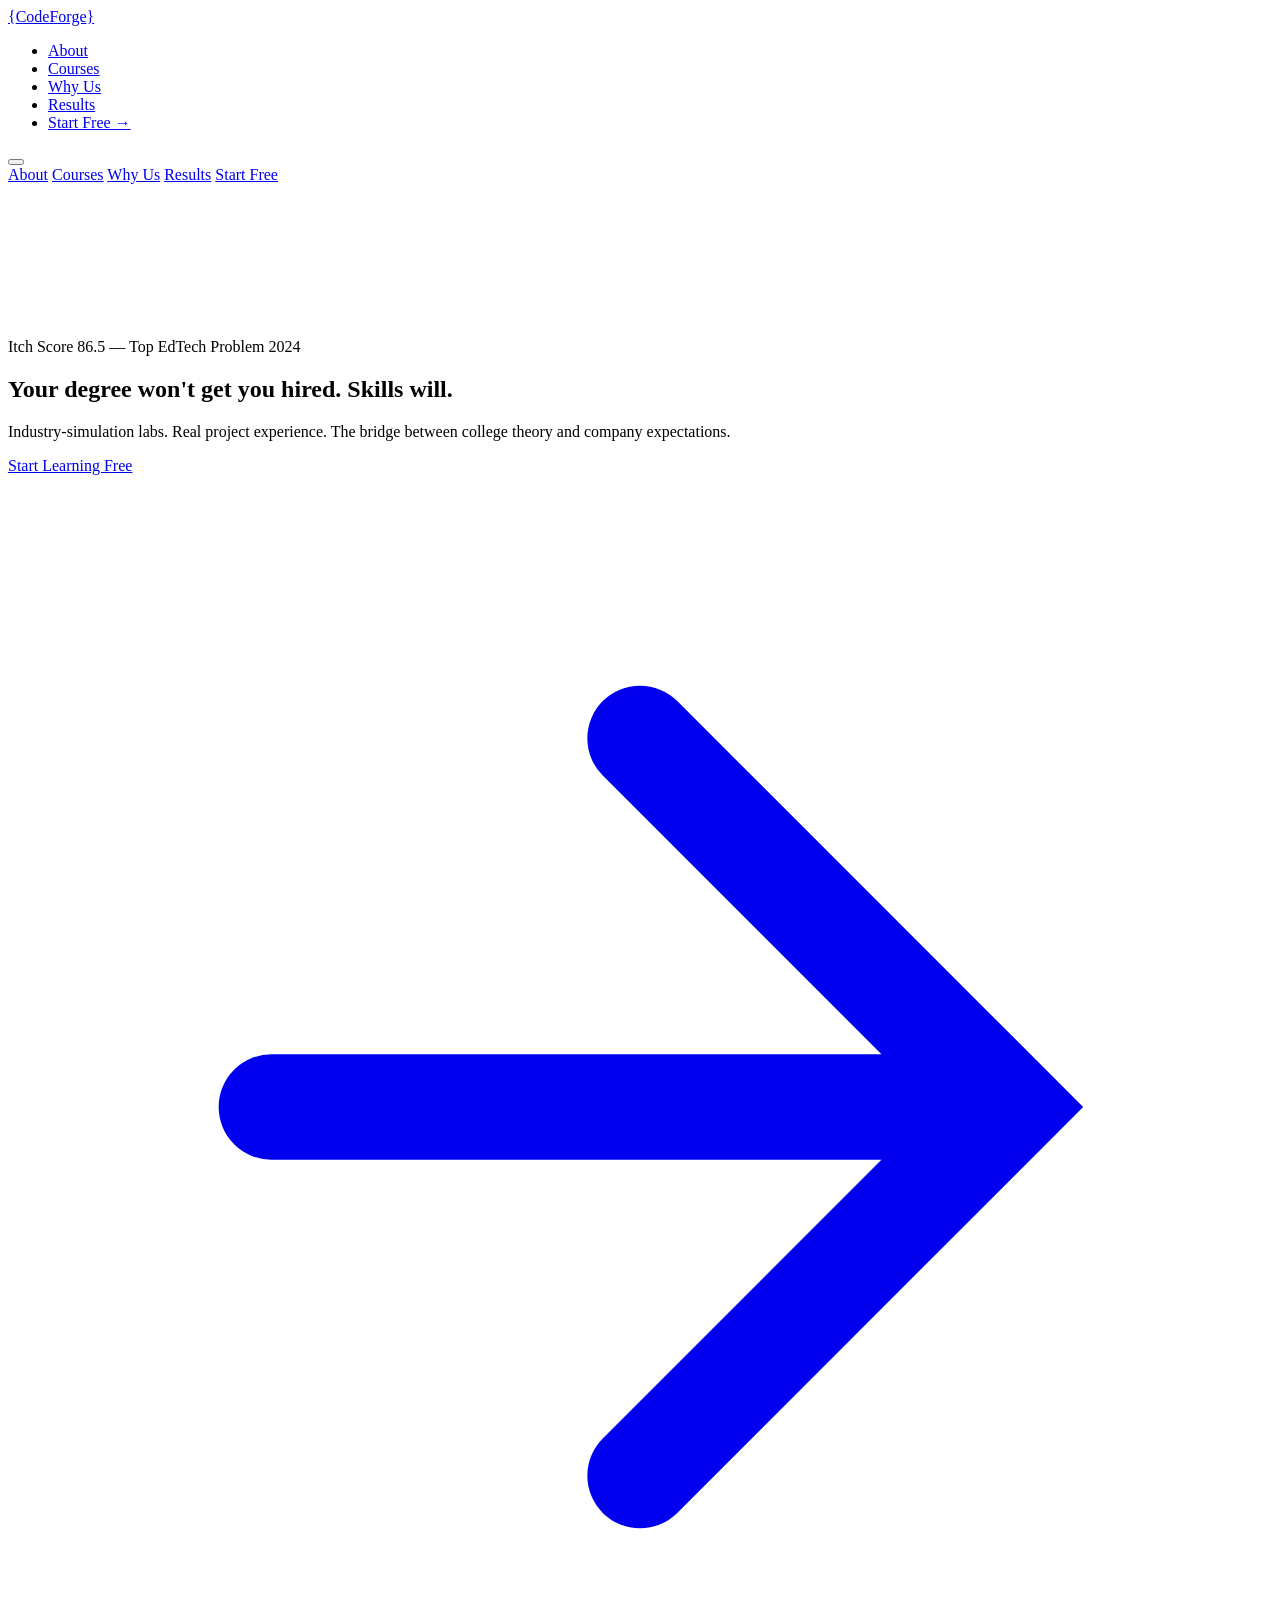
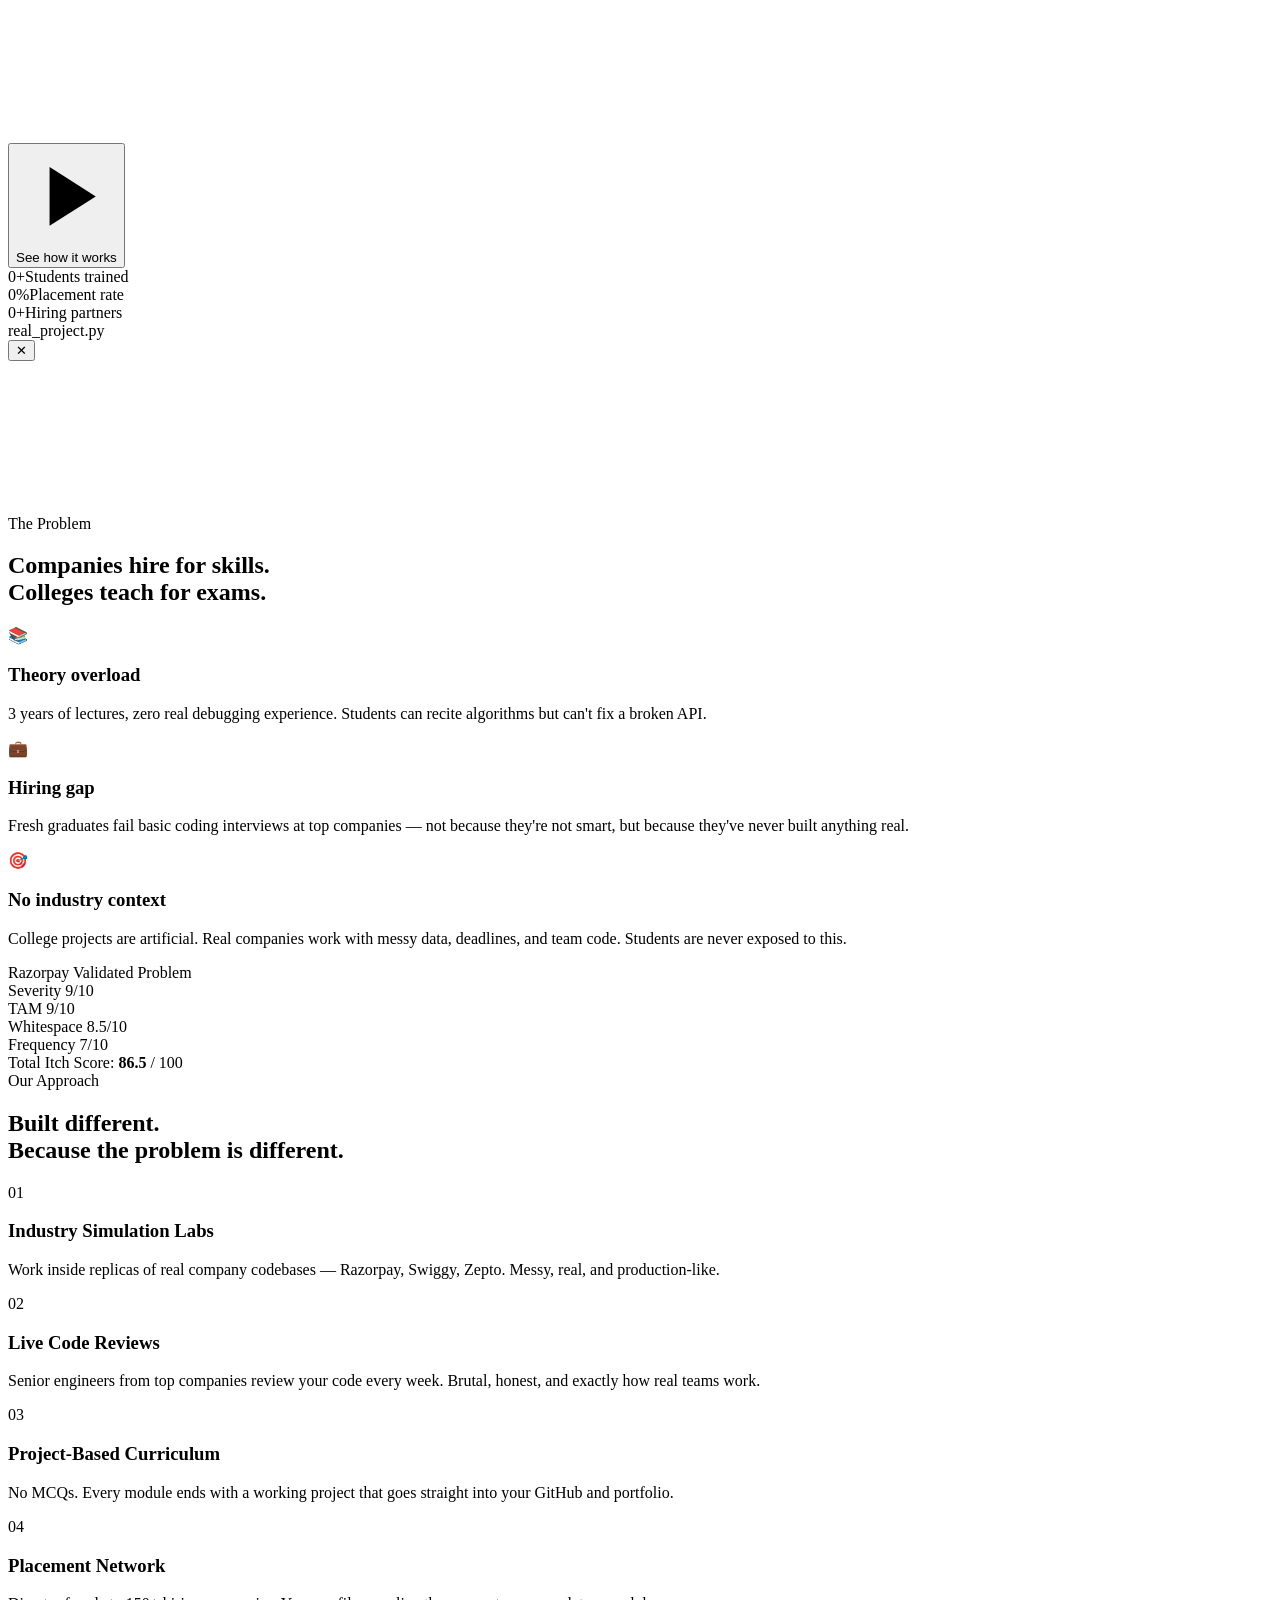
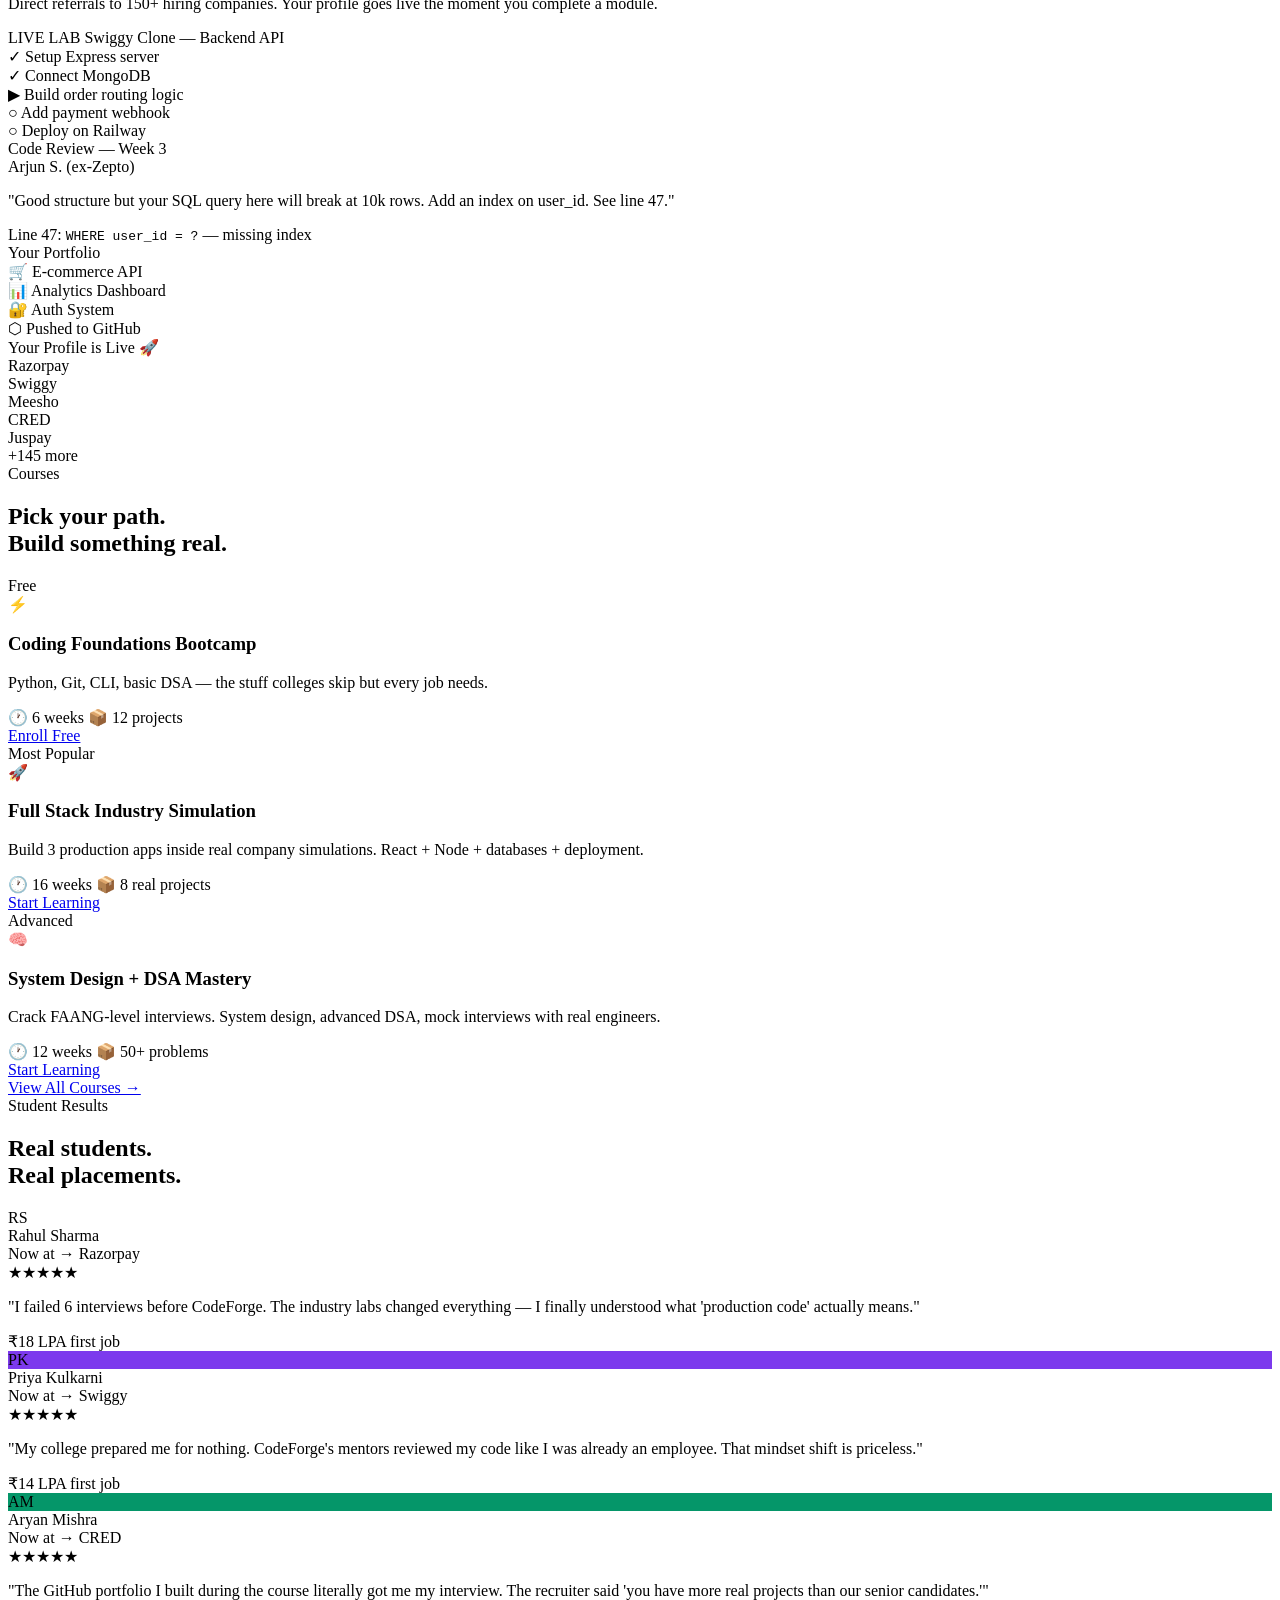
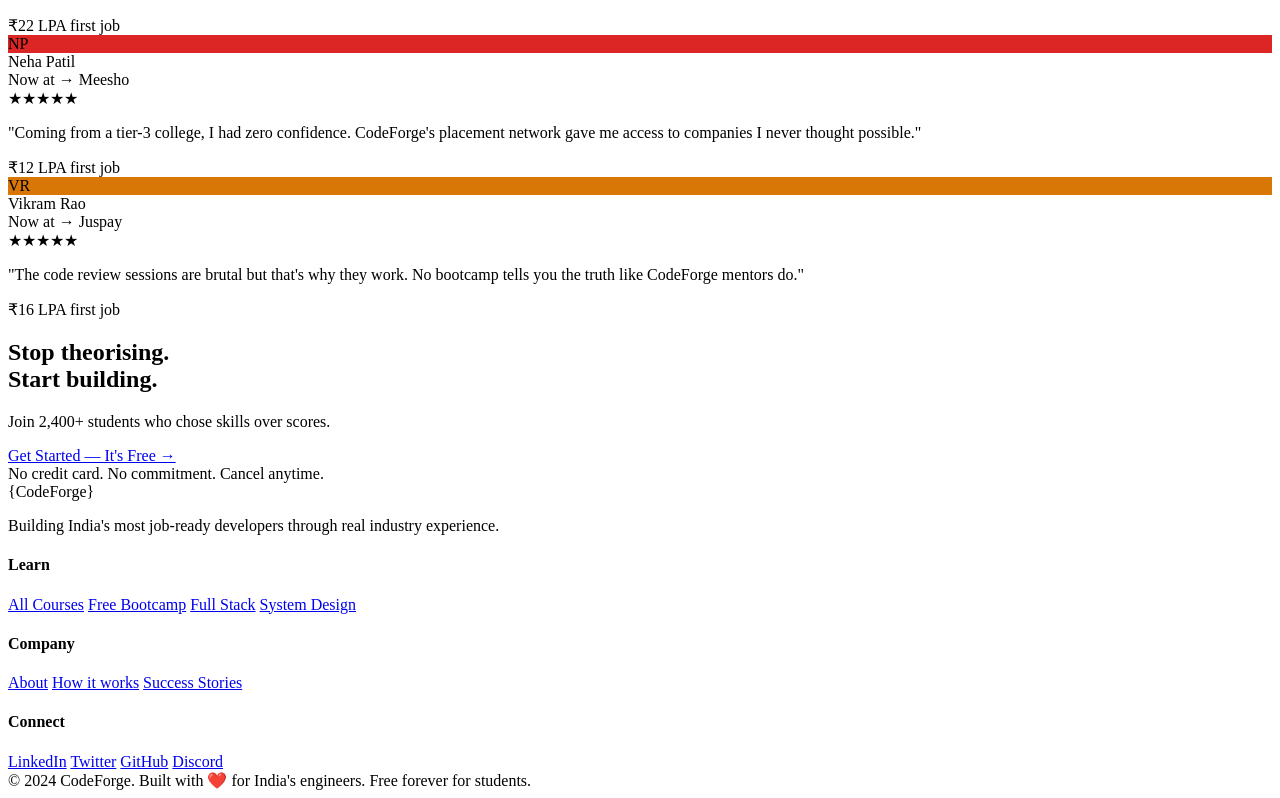
==== commit 775c501b: "Update index.html" ====
--- a/codeforge-website/codeforge/index.html
+++ b/codeforge-website/codeforge/index.html
@@ -6,7 +6,7 @@
   <title>CodeForge — Real-World Coding Skills</title>
   <link rel="preconnect" href="https://fonts.googleapis.com">
   <link href="https://fonts.googleapis.com/css2?family=Space+Mono:wght@400;700&family=Syne:wght@400;600;700;800&family=DM+Sans:wght@300;400;500&display=swap" rel="stylesheet">
-  <link rel="stylesheet" href="css/style.css">
+  <link rel="stylesheet" href="codeforge-website/codeforge/css/style.css">
 </head>
 <body>
 
@@ -444,6 +444,6 @@
   </div>
 </footer>
 
-<script src="js/main.js"></script>
+<script src="codeforge-website/codeforge/js/main.js"></script>
 </body>
 </html>
